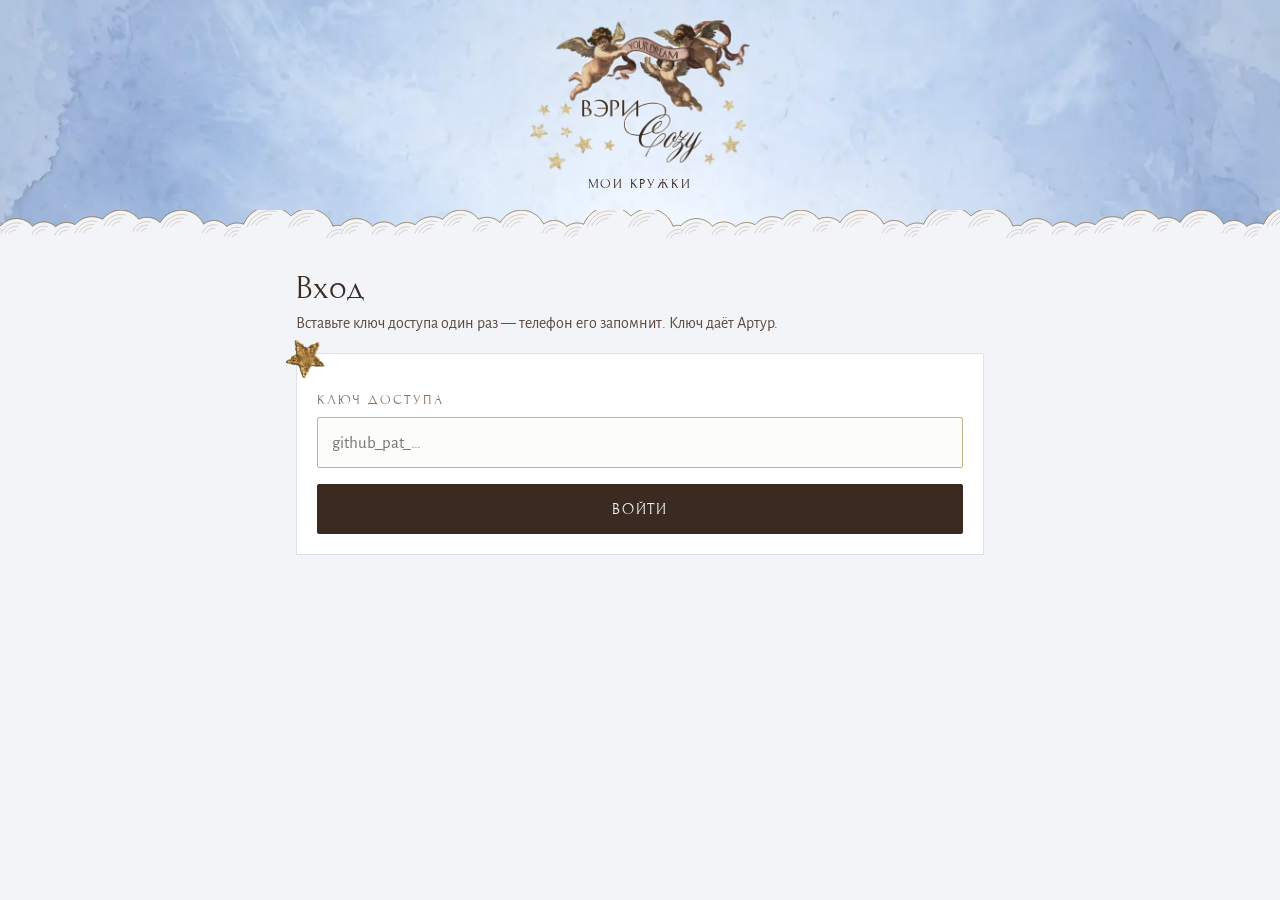
==== admin.html @ 67701cb4 "Админка admin.html: Леся добавляет и меняет кружки с телефона - список кружек: «продана», удалить (д" ====
<!doctype html>
<html lang="ru">
<head>
<meta charset="utf-8">
<meta name="viewport" content="width=device-width, initial-scale=1, viewport-fit=cover">
<meta name="robots" content="noindex, nofollow">
<title>Вэри Cozy — мои кружки</title>
<meta name="theme-color" content="#B9C9DF">
<link rel="icon" type="image/webp" href="assets/gold-star-1.webp">
<link rel="preconnect" href="https://fonts.googleapis.com">
<link rel="preconnect" href="https://fonts.gstatic.com" crossorigin>
<link href="https://fonts.googleapis.com/css2?family=Forum&family=Alegreya+Sans:wght@400;500;700&display=swap" rel="stylesheet">
<style>
:root{--ink:#3A2A22;--ink2:#5C4A40;--muted:#8A7263;--bg:#F2F4F8;--card:#FFFFFF;--line:#DCE2EC;--gold:#B8924F;--dash:#C5B286;--red:#9C3B2E}
*{box-sizing:border-box}
html{-webkit-text-size-adjust:100%}
body{margin:0;background:var(--bg);color:var(--ink);font:17px/1.5 'Alegreya Sans',system-ui,sans-serif;min-height:100vh}
button,input,textarea{font:inherit;color:inherit}
.f{font-family:'Forum',Georgia,serif;font-weight:400}
.hero{position:relative;overflow:hidden;background:#B9C9DF url(assets/sky.webp) center 30%/cover;padding:18px 16px 54px;text-align:center}
.hero img.logo{display:block;width:min(220px,58vw);height:auto;margin:0 auto}
.hero p{margin:4px 0 0;font-family:'Forum',Georgia,serif;letter-spacing:.14em;text-transform:uppercase;font-size:14px}
.hero::after{content:"";position:absolute;left:0;right:0;bottom:-1px;height:40px;background:url(assets/cloud-edge.svg) repeat-x 0 100%/340px 60px}
.wrap{max-width:720px;margin:0 auto;padding:8px 16px 120px}
h1{margin:12px 0 4px;font-family:'Forum',Georgia,serif;font-weight:400;font-size:34px;line-height:1.1}
.hint{margin:0 0 18px;color:var(--ink2);font-size:16px}
.btn{display:inline-flex;align-items:center;justify-content:center;gap:8px;min-height:50px;padding:0 22px;border:1px solid var(--ink);border-radius:2px;background:transparent;font-family:'Forum',Georgia,serif;font-size:16px;letter-spacing:.12em;text-transform:uppercase;cursor:pointer;text-decoration:none;color:var(--ink)}
.btn.dark{background:var(--ink);color:var(--bg)}
.btn.wide{width:100%}
.btn:disabled{opacity:.45;cursor:default}
.btn.small{min-height:44px;padding:0 14px;font-size:14px;letter-spacing:.08em}
.link{background:none;border:0;padding:10px 4px;color:var(--ink2);text-decoration:underline;text-underline-offset:3px;cursor:pointer;font-size:15px}
.panel{position:relative;background:var(--card);border:1px solid var(--line);padding:20px}
.star{position:absolute;width:38px;height:auto;left:-12px;top:-16px;transform:rotate(-12deg);pointer-events:none}
label{display:block;font-family:'Forum',Georgia,serif;font-size:14px;letter-spacing:.14em;text-transform:uppercase;color:var(--muted);margin:16px 0 6px}
input[type=text],input[type=number],input[type=password],textarea{width:100%;min-height:50px;padding:12px 14px;border:1px solid var(--dash);border-radius:2px;background:#FCFCFA;font-size:17px}
input:focus,textarea:focus{outline:2px solid var(--gold);outline-offset:1px}
.row{display:flex;gap:12px;align-items:center;flex-wrap:wrap}
.list{display:flex;flex-direction:column;gap:14px}
.item{display:grid;grid-template-columns:84px 1fr;gap:14px;background:var(--card);border:1px solid var(--line);padding:12px}
.item.sold{opacity:.72}
.thumb{width:84px;height:112px;object-fit:cover;border:3px double var(--gold);background:#E6EBF3}
.item h3{margin:0;font-family:'Forum',Georgia,serif;font-weight:400;font-size:22px;line-height:1.15}
.meta{margin:2px 0 0;color:var(--muted);font-size:14px;letter-spacing:.06em}
.price{margin:6px 0 0;font-family:'Forum',Georgia,serif;font-size:22px}
.tools{grid-column:1 / -1;display:flex;flex-wrap:wrap;gap:8px;align-items:center;border-top:1.5px dashed var(--dash);padding-top:10px}
.tools .sp{flex:1}
.icon{min-width:44px;min-height:44px;padding:0 10px;border:1px solid var(--line);background:var(--bg);border-radius:2px;cursor:pointer;font-size:18px;line-height:1}
.switch{display:inline-flex;align-items:center;gap:10px;min-height:44px;padding:0 12px;border:1px solid var(--line);border-radius:2px;background:var(--bg);cursor:pointer;font-size:15px}
.switch i{width:38px;height:22px;border-radius:11px;background:#CFC6BA;position:relative;transition:background .2s}
.switch i::after{content:"";position:absolute;top:3px;left:3px;width:16px;height:16px;border-radius:50%;background:#fff;transition:transform .2s}
.switch[aria-pressed=true] i{background:var(--gold)}
.switch[aria-pressed=true] i::after{transform:translateX(16px)}
.danger{border-color:#E3C7C0;color:var(--red)}
.danger.armed{background:var(--red);color:#fff;border-color:var(--red)}
.empty{text-align:center;color:var(--ink2);padding:30px 10px;border:1.5px dashed var(--dash);background:#FCFCFA}
.bar{position:fixed;left:0;right:0;bottom:0;z-index:20;background:rgba(242,244,248,.94);backdrop-filter:blur(6px);-webkit-backdrop-filter:blur(6px);border-top:1.5px solid var(--gold);padding:12px 16px calc(12px + env(safe-area-inset-bottom))}
.bar .in{max-width:720px;margin:0 auto;display:flex;gap:10px;align-items:center}
.bar .note{flex:1;font-size:15px;color:var(--ink2);line-height:1.3}
.sheet{position:fixed;inset:0;z-index:30;background:var(--bg);overflow:auto;-webkit-overflow-scrolling:touch;display:none}
.sheet.open{display:block}
.sheet .top{position:sticky;top:0;z-index:2;display:flex;align-items:center;justify-content:space-between;gap:10px;padding:10px 16px;background:var(--bg);border-bottom:1.5px solid var(--gold)}
.sheet .top b{font-family:'Forum',Georgia,serif;font-weight:400;font-size:22px}
.photos{display:grid;grid-template-columns:repeat(auto-fill,minmax(96px,1fr));gap:10px}
.ph{position:relative;aspect-ratio:3 / 4;border:3px double var(--gold);background:#E6EBF3}
.ph img{width:100%;height:100%;object-fit:cover;display:block}
.ph .x{position:absolute;top:4px;right:4px;width:34px;height:34px;border-radius:50%;border:0;background:rgba(58,42,34,.82);color:#fff;font-size:18px;cursor:pointer}
.ph .n{position:absolute;left:4px;bottom:4px;background:rgba(255,255,255,.9);padding:0 6px;font-size:13px;border-radius:2px}
.add{display:flex;flex-direction:column;align-items:center;justify-content:center;gap:4px;aspect-ratio:3 / 4;border:1.5px dashed var(--dash);background:#FCFCFA;cursor:pointer;color:var(--ink2);font-size:14px;text-align:center;padding:6px}
.add b{font-size:30px;font-weight:400;line-height:1}
.toast{position:fixed;left:50%;width:max-content;bottom:calc(92px + env(safe-area-inset-bottom));z-index:40;transform:translate(-50%,16px);opacity:0;transition:opacity .25s,transform .25s;max-width:calc(100vw - 32px);padding:12px 18px;background:var(--ink);color:var(--bg);border-radius:2px;box-shadow:0 10px 30px rgba(58,42,34,.25);text-align:center;pointer-events:none}
.toast.on{opacity:1;transform:translate(-50%,0)}
.err{color:var(--red);font-size:15px;margin:10px 0 0}
.hide{display:none!important}
@media (prefers-reduced-motion: reduce){*{transition:none!important}}
</style>
</head>
<body>
<header class="hero">
  <img class="logo" src="assets/logo.webp" alt="Вэри Cozy">
  <p>мои кружки</p>
</header>

<main class="wrap">
  <!-- Вход -->
  <section id="login" class="hide">
    <h1>Вход</h1>
    <p class="hint">Вставьте ключ доступа один раз — телефон его запомнит. Ключ даёт Артур.</p>
    <div class="panel">
      <img class="star" src="assets/gold-star-1.webp" alt="" aria-hidden="true">
      <label for="key">Ключ доступа</label>
      <input id="key" type="password" autocomplete="off" autocapitalize="off" spellcheck="false" placeholder="github_pat_…">
      <p id="loginErr" class="err hide"></p>
      <div style="margin-top:16px"><button id="loginBtn" class="btn dark wide" type="button">Войти</button></div>
    </div>
  </section>

  <!-- Список -->
  <section id="main" class="hide">
    <h1>Мои кружки</h1>
    <p class="hint">Меняйте что угодно, а потом нажмите «Опубликовать» внизу — через 1–2 минуты всё будет на сайте.</p>
    <button id="newBtn" class="btn dark wide" type="button" style="margin-bottom:18px">＋ Новая кружка</button>
    <div id="list" class="list"></div>
    <p style="text-align:center;margin-top:28px">
      <a class="link" href="./" target="_blank" rel="noopener">Открыть сайт</a>
      <button id="logoutBtn" class="link" type="button">Выйти</button>
    </p>
  </section>

  <p id="loading" class="hint" style="text-align:center;padding:40px 0">Загружаю…</p>
</main>

<div id="bar" class="bar hide">
  <div class="in">
    <span id="barNote" class="note">Есть изменения</span>
    <button id="discardBtn" class="btn small" type="button">Отменить</button>
    <button id="publishBtn" class="btn dark small" type="button">Опубликовать</button>
  </div>
</div>

<!-- Карточка кружки: новая или правка -->
<div id="sheet" class="sheet" role="dialog" aria-modal="true" aria-labelledby="sheetTitle">
  <div class="top">
    <button id="sheetClose" class="icon" type="button" aria-label="Закрыть">✕</button>
    <b id="sheetTitle">Новая кружка</b>
    <span style="width:44px"></span>
  </div>
  <div class="wrap" style="padding-bottom:40px">
    <label>Фото</label>
    <div id="photos" class="photos"></div>
    <input id="file" type="file" accept="image/*" multiple class="hide">
    <p class="hint" style="margin:8px 0 0;font-size:14px">Лучше вертикальные. Первое фото — главное.</p>

    <label for="fName">Название</label>
    <input id="fName" type="text" placeholder="Кружка с ангелом" autocomplete="off">

    <label for="fPrice">Цена, ₽</label>
    <input id="fPrice" type="number" inputmode="numeric" placeholder="3000">

    <label for="fDesc">Описание через запятую</label>
    <input id="fDesc" type="text" placeholder="керамика, 300 мл, ручная работа" autocomplete="off">

    <p id="sheetErr" class="err hide"></p>
    <div style="margin-top:22px"><button id="sheetSave" class="btn dark wide" type="button">Готово</button></div>
  </div>
</div>

<div id="toast" class="toast" role="status"></div>

<script>
(function () {
  'use strict';
  var OWNER = 'UbicaSmerti228', REPO = 'Testleska', BRANCH = 'main', FILE = 'products.json';
  var API = 'https://api.github.com/repos/' + OWNER + '/' + REPO;
  var RAW = 'https://raw.githubusercontent.com/' + OWNER + '/' + REPO + '/' + BRANCH + '/';
  var KEY_STORE = 'verycozy-admin-key';
  var $ = function (id) { return document.getElementById(id); };

  var key = null;
  var saved = [];        // как сейчас на сайте
  var items = [];        // с изменениями
  var newPhotos = {};    // путь -> {b64, url}
  var removed = [];      // пути фото, которые больше не нужны
  var editing = -1, draft = null;

  function store(k, v) { try { if (v == null) localStorage.removeItem(k); else localStorage.setItem(k, v); } catch (e) {} }
  function read(k) { try { return localStorage.getItem(k); } catch (e) { return null; } }
  function show(id, on) { $(id).classList.toggle('hide', !on); }
  var toastT = 0;
  function toast(t) { var el = $('toast'); el.textContent = t; el.classList.add('on'); clearTimeout(toastT); toastT = setTimeout(function () { el.classList.remove('on'); }, 3500); }
  function rub(n) { var v = Number(String(n).replace(/[^\d]/g, '')); return v ? v.toLocaleString('ru-RU') : ''; }
  function clone(x) { return JSON.parse(JSON.stringify(x)); }
  function g(o, a, b) { return o[a] != null ? o[a] : o[b]; }
  function norm(p) {
    var ph = (g(p, 'фото', 'photos') || []).map(function (f) { return typeof f === 'string' ? { 'файл': f, 'подпись': '' } : { 'файл': g(f, 'файл', 'src'), 'подпись': g(f, 'подпись', 'alt') || '' }; });
    var d = g(p, 'описание', 'details') || [];
    if (typeof d === 'string') d = d.split(/\s*,\s*/);
    return { 'название': g(p, 'название', 'name') || '', 'цена': Number(String(g(p, 'цена', 'price') || '').replace(/[^\d]/g, '')) || 0, 'описание': d.filter(Boolean), 'фото': ph, 'продана': !!g(p, 'продана', 'sold') };
  }
  function src(path) { return newPhotos[path] ? newPhotos[path].url : (/^assets\//.test(path) ? path : RAW + path); }

  // ---------- GitHub ----------
  function gh(path, opt) {
    opt = opt || {};
    return fetch(API + path, {
      method: opt.method || 'GET',
      headers: { 'Authorization': 'Bearer ' + key, 'Accept': 'application/vnd.github+json', 'X-GitHub-Api-Version': '2022-11-28' },
      body: opt.body ? JSON.stringify(opt.body) : undefined,
      cache: 'no-store'
    }).then(function (r) {
      if (r.status === 401) throw new Error('key');
      if (r.status === 403 || r.status === 404) throw new Error('access');
      if (!r.ok) return r.text().then(function (t) { var e = new Error('http'); e.status = r.status; e.body = t; throw e; });
      return r.status === 204 ? null : r.json();
    });
  }
  function b64ToText(b64) {
    var bin = atob(b64.replace(/\s/g, '')); var u = new Uint8Array(bin.length);
    for (var i = 0; i < bin.length; i++) u[i] = bin.charCodeAt(i);
    return new TextDecoder('utf-8').decode(u);
  }
  function load() {
    return gh('/contents/' + FILE + '?ref=' + BRANCH).then(function (f) {
      var list = JSON.parse(b64ToText(f.content));
      saved = (Array.isArray(list) ? list : []).map(norm);
      items = clone(saved); newPhotos = {}; removed = [];
    });
  }
  function publish() {
    var json = JSON.stringify(items, null, 2) + '\n';
    var used = {}; items.forEach(function (it) { it['фото'].forEach(function (f) { used[f['файл']] = 1; }); });
    var paths = Object.keys(newPhotos).filter(function (p) { return used[p]; });
    var dels = removed.filter(function (p) { return !used[p] && /^photos\//.test(p) && !newPhotos[p]; });
    var base, blobs = {};
    function attempt(retry) {
      return gh('/git/ref/heads/' + BRANCH).then(function (ref) {
        base = ref.object.sha;
        return gh('/git/commits/' + base);
      }).then(function (c) {
        var tree = [{ path: FILE, mode: '100644', type: 'blob', content: json }];
        paths.forEach(function (p) { tree.push({ path: p, mode: '100644', type: 'blob', sha: blobs[p] }); });
        dels.forEach(function (p) { tree.push({ path: p, mode: '100644', type: 'blob', sha: null }); });
        return gh('/git/trees', { method: 'POST', body: { base_tree: c.tree.sha, tree: tree } });
      }).then(function (t) {
        return gh('/git/commits', { method: 'POST', body: { message: 'Кружки: изменения из админки', tree: t.sha, parents: [base] } });
      }).then(function (c) {
        return gh('/git/refs/heads/' + BRANCH, { method: 'PATCH', body: { sha: c.sha } });
      }).catch(function (e) {
        if (!retry && e.status === 422) return attempt(true);
        throw e;
      });
    }
    // сначала загрузить фото
    return paths.reduce(function (pr, p) {
      return pr.then(function () {
        return gh('/git/blobs', { method: 'POST', body: { content: newPhotos[p].b64, encoding: 'base64' } }).then(function (b) { blobs[p] = b.sha; });
      });
    }, Promise.resolve()).then(function () { return attempt(false); });
  }

  // ---------- Фото: уменьшаем на телефоне ----------
  function prepare(file) {
    return new Promise(function (res, rej) {
      var url = URL.createObjectURL(file); var img = new Image();
      img.onload = function () {
        var max = 1400, w = img.naturalWidth, h = img.naturalHeight, k = Math.min(1, max / Math.max(w, h));
        var c = document.createElement('canvas'); c.width = Math.round(w * k); c.height = Math.round(h * k);
        c.getContext('2d').drawImage(img, 0, 0, c.width, c.height);
        URL.revokeObjectURL(url);
        var data = c.toDataURL('image/jpeg', 0.85);
        res({ b64: data.split(',')[1], url: data });
      };
      img.onerror = function () { URL.revokeObjectURL(url); rej(new Error('img')); };
      img.src = url;
    });
  }

  // ---------- Отрисовка ----------
  function dirty() { return JSON.stringify(items) !== JSON.stringify(saved); }
  function updateBar() {
    var d = dirty(); show('bar', d);
    document.body.style.paddingBottom = d ? '90px' : '';
  }
  function el(tag, attrs, kids) {
    var e = document.createElement(tag);
    if (attrs) Object.keys(attrs).forEach(function (k) { if (k === 'text') e.textContent = attrs[k]; else if (k === 'on') Object.keys(attrs.on).forEach(function (ev) { e.addEventListener(ev, attrs.on[ev]); }); else e.setAttribute(k, attrs[k]); });
    (kids || []).forEach(function (k) { if (k) e.appendChild(k); });
    return e;
  }
  function render() {
    var list = $('list'); list.textContent = '';
    if (!items.length) { list.appendChild(el('div', { class: 'empty', text: 'Пока ни одной кружки. Нажмите «Новая кружка».' })); }
    items.forEach(function (it, i) {
      var first = it['фото'][0];
      var del = el('button', { class: 'icon danger', type: 'button', text: 'Удалить' });
      del.addEventListener('click', function () {
        if (!del.classList.contains('armed')) { del.classList.add('armed'); del.textContent = 'Точно удалить?'; setTimeout(function () { del.classList.remove('armed'); del.textContent = 'Удалить'; }, 3000); return; }
        it['фото'].forEach(function (f) { removed.push(f['файл']); });
        items.splice(i, 1); render(); toast('Удалено. Не забудьте опубликовать');
      });
      var sw = el('button', { class: 'switch', type: 'button', 'aria-pressed': it['продана'] ? 'true' : 'false' }, [el('i'), el('span', { text: 'продана' })]);
      sw.addEventListener('click', function () { it['продана'] = !it['продана']; render(); });
      var up = el('button', { class: 'icon', type: 'button', 'aria-label': 'Выше', text: '↑' });
      up.disabled = i === 0;
      up.addEventListener('click', function () { var t = items[i - 1]; items[i - 1] = it; items[i] = t; render(); });
      var down = el('button', { class: 'icon', type: 'button', 'aria-label': 'Ниже', text: '↓' });
      down.disabled = i === items.length - 1;
      down.addEventListener('click', function () { var t = items[i + 1]; items[i + 1] = it; items[i] = t; render(); });
      var edit = el('button', { class: 'icon', type: 'button', text: 'Изменить' });
      edit.addEventListener('click', function () { openSheet(i); });
      list.appendChild(el('article', { class: 'item' + (it['продана'] ? ' sold' : '') }, [
        first ? el('img', { class: 'thumb', src: src(first['файл']), alt: '' }) : el('div', { class: 'thumb' }),
        el('div', null, [
          el('h3', { text: it['название'] || 'Без названия' }),
          el('p', { class: 'meta', text: it['описание'].join(' · ') }),
          el('p', { class: 'price', text: it['продана'] ? 'продана' : (rub(it['цена']) ? rub(it['цена']) + ' ₽' : 'цена не указана') })
        ]),
        el('div', { class: 'tools' }, [sw, el('span', { class: 'sp' }), up, down, edit, del])
      ]));
    });
    updateBar();
  }

  // ---------- Карточка кружки ----------
  function openSheet(i) {
    editing = i;
    draft = i < 0 ? { 'название': '', 'цена': 0, 'описание': ['керамика', 'ручная работа'], 'фото': [], 'продана': false } : clone(items[i]);
    $('sheetTitle').textContent = i < 0 ? 'Новая кружка' : 'Изменить';
    $('fName').value = draft['название'];
    $('fPrice').value = draft['цена'] || '';
    $('fDesc').value = draft['описание'].join(', ');
    show('sheetErr', false);
    renderPhotos();
    $('sheet').classList.add('open'); $('sheet').scrollTop = 0;
    document.body.style.overflow = 'hidden';
  }
  function closeSheet() { $('sheet').classList.remove('open'); document.body.style.overflow = ''; }
  function renderPhotos() {
    var box = $('photos'); box.textContent = '';
    draft['фото'].forEach(function (f, j) {
      var x = el('button', { class: 'x', type: 'button', 'aria-label': 'Убрать фото', text: '✕' });
      x.addEventListener('click', function () { removed.push(f['файл']); draft['фото'].splice(j, 1); renderPhotos(); });
      var ph = el('div', { class: 'ph' }, [el('img', { src: src(f['файл']), alt: '' }), x, j === 0 ? el('span', { class: 'n', text: 'главное' }) : null]);
      if (j > 0) {
        ph.style.cursor = 'pointer'; ph.title = 'Сделать главным';
        ph.addEventListener('click', function (e) { if (e.target === x) return; draft['фото'].splice(j, 1); draft['фото'].unshift(f); renderPhotos(); });
      }
      box.appendChild(ph);
    });
    var add = el('button', { class: 'add', type: 'button' }, [el('b', { text: '＋' }), el('span', { text: 'добавить фото' })]);
    add.addEventListener('click', function () { $('file').click(); });
    box.appendChild(add);
  }
  $('file').addEventListener('change', function () {
    var files = Array.prototype.slice.call(this.files || []); this.value = '';
    if (!files.length) return;
    toast('Готовлю фото…');
    files.reduce(function (pr, file, n) {
      return pr.then(function () {
        return prepare(file).then(function (r) {
          var path = 'photos/mug-' + Date.now().toString(36) + '-' + n + '.jpg';
          newPhotos[path] = r;
          draft['фото'].push({ 'файл': path, 'подпись': '' });
          renderPhotos(); show('sheetErr', false);
        });
      });
    }, Promise.resolve()).catch(function () { toast('Не получилось открыть фото, попробуйте другое'); });
  });
  $('sheetSave').addEventListener('click', function () {
    var name = $('fName').value.trim();
    var price = Number(String($('fPrice').value).replace(/[^\d]/g, '')) || 0;
    var err = !name ? 'Впишите название' : !draft['фото'].length ? 'Добавьте хотя бы одно фото' : !price && !draft['продана'] ? 'Впишите цену' : '';
    if (err) { $('sheetErr').textContent = err; show('sheetErr', true); return; }
    draft['название'] = name; draft['цена'] = price;
    draft['описание'] = $('fDesc').value.split(',').map(function (s) { return s.trim(); }).filter(Boolean);
    draft['фото'].forEach(function (f, j) { f['подпись'] = name + (j ? ', фото ' + (j + 1) : ''); });
    if (editing < 0) items.unshift(draft); else items[editing] = draft;
    closeSheet(); render(); toast(editing < 0 ? 'Кружка добавлена. Осталось опубликовать' : 'Изменено. Осталось опубликовать');
  });
  ['fName', 'fPrice', 'fDesc'].forEach(function (id) { $(id).addEventListener('input', function () { show('sheetErr', false); }); });
  $('sheetClose').addEventListener('click', closeSheet);
  document.addEventListener('keydown', function (e) { if (e.key === 'Escape' && $('sheet').classList.contains('open')) closeSheet(); });

  // ---------- Кнопки ----------
  $('newBtn').addEventListener('click', function () { openSheet(-1); });
  $('discardBtn').addEventListener('click', function () { items = clone(saved); newPhotos = {}; removed = []; render(); toast('Изменения отменены'); });
  $('publishBtn').addEventListener('click', function () {
    var b = this; b.disabled = true; $('barNote').textContent = 'Публикую…';
    publish().then(function () {
      saved = clone(items); newPhotos = {}; removed = [];
      render(); toast('Готово! На сайте через 1–2 минуты');
    }).catch(function (e) {
      $('barNote').textContent = e.message === 'key' || e.message === 'access' ? 'Ключ не подходит — напишите Артуру' : 'Не получилось — проверьте интернет и нажмите ещё раз';
    }).then(function () { b.disabled = false; });
  });
  $('logoutBtn').addEventListener('click', function () { store(KEY_STORE, null); key = null; show('main', false); show('bar', false); show('login', true); });
  window.addEventListener('beforeunload', function (e) { if (dirty()) { e.preventDefault(); e.returnValue = ''; } });

  function start() {
    show('login', false); show('main', false); show('loading', true);
    load().then(function () { show('loading', false); show('main', true); render(); })
      .catch(function (e) {
        show('loading', false); show('login', true);
        $('loginErr').textContent = e.message === 'key' || e.message === 'access' ? 'Ключ не подходит. Проверьте, что он скопирован целиком.' : 'Нет связи с GitHub. Проверьте интернет.';
        show('loginErr', true);
        if (e.message === 'key' || e.message === 'access') store(KEY_STORE, null);
      });
  }
  $('loginBtn').addEventListener('click', function () {
    var v = $('key').value.trim(); if (!v) return;
    key = v; store(KEY_STORE, v); start();
  });

  // ключ из ссылки …/admin.html#key=… — запоминаем и убираем из адреса
  var m = location.hash.match(/key=([^&]+)/);
  if (m) { store(KEY_STORE, decodeURIComponent(m[1])); history.replaceState(null, '', location.pathname); }
  key = read(KEY_STORE);
  if (key) start(); else { show('loading', false); show('login', true); }
})();
</script>
</body>
</html>
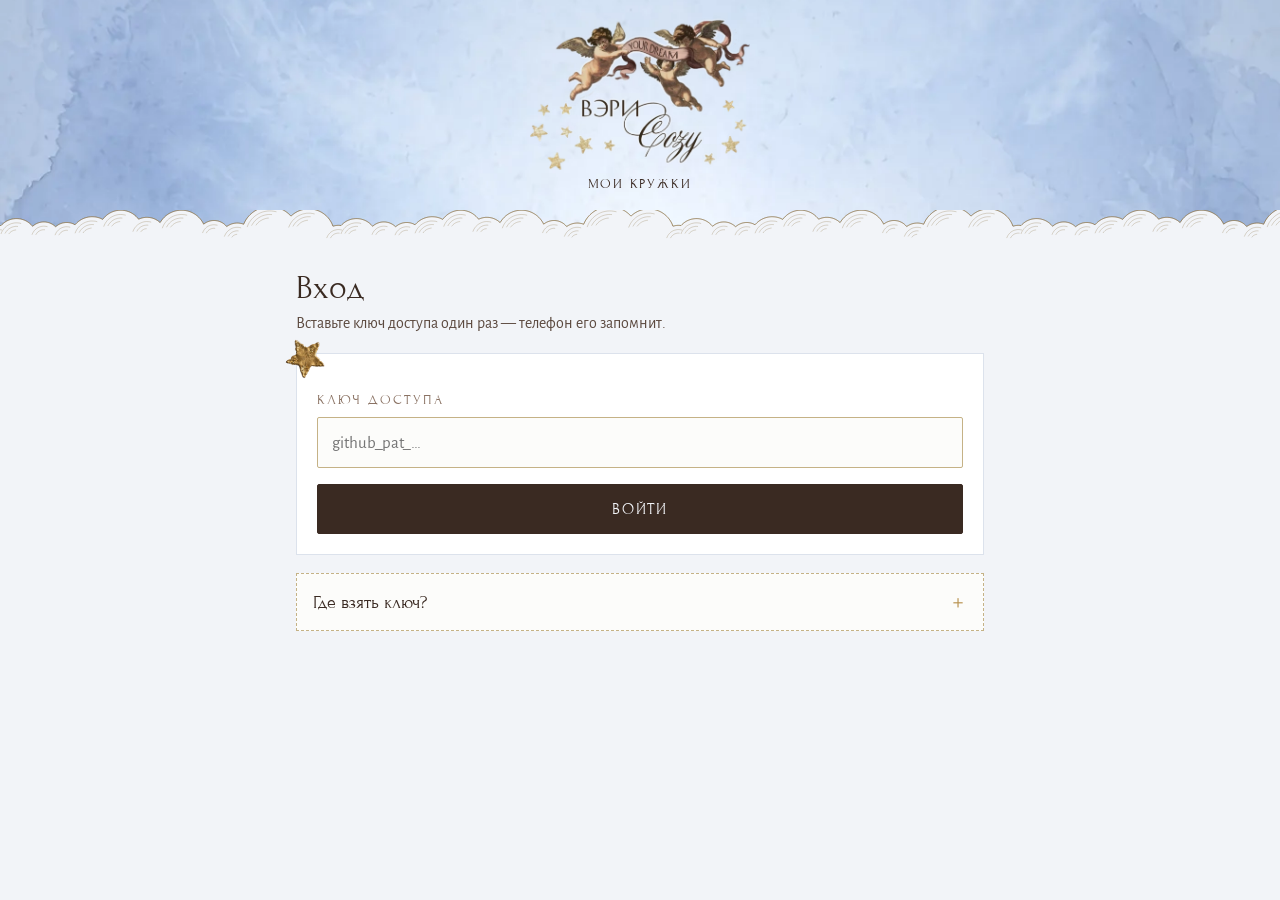
==== commit 7f66011d: "Админка: инструкция «Где взять ключ?» вместо «Ключ даёт Артур» Co-Authored-By: Claude Opus 5.5 <nore" ====
--- a/admin.html
+++ b/admin.html
@@ -71,6 +71,16 @@
 .toast{position:fixed;left:50%;width:max-content;bottom:calc(92px + env(safe-area-inset-bottom));z-index:40;transform:translate(-50%,16px);opacity:0;transition:opacity .25s,transform .25s;max-width:calc(100vw - 32px);padding:12px 18px;background:var(--ink);color:var(--bg);border-radius:2px;box-shadow:0 10px 30px rgba(58,42,34,.25);text-align:center;pointer-events:none}
 .toast.on{opacity:1;transform:translate(-50%,0)}
 .err{color:var(--red);font-size:15px;margin:10px 0 0}
+.howto{margin-top:18px;background:#FCFCFA;border:1.5px dashed var(--dash);padding:4px 16px}
+.howto summary{min-height:48px;display:flex;align-items:center;cursor:pointer;font-family:'Forum',Georgia,serif;font-size:18px;list-style:none}
+.howto summary::-webkit-details-marker{display:none}
+.howto summary::after{content:"＋";margin-left:auto;color:var(--gold)}
+.howto[open] summary::after{content:"−"}
+.howto ol{margin:0 0 8px;padding-left:22px}
+.howto li{margin:6px 0;font-size:16px}
+.howto p{margin:0 0 12px;font-size:15px;color:var(--ink2)}
+.howto a{color:#9C5B4B;text-underline-offset:3px}
+.howto code{font-size:14px;background:var(--bg);padding:1px 4px}
 .hide{display:none!important}
 @media (prefers-reduced-motion: reduce){*{transition:none!important}}
 </style>
@@ -85,7 +95,7 @@
   <!-- Вход -->
   <section id="login" class="hide">
     <h1>Вход</h1>
-    <p class="hint">Вставьте ключ доступа один раз — телефон его запомнит. Ключ даёт Артур.</p>
+    <p class="hint">Вставьте ключ доступа один раз — телефон его запомнит.</p>
     <div class="panel">
       <img class="star" src="assets/gold-star-1.webp" alt="" aria-hidden="true">
       <label for="key">Ключ доступа</label>
@@ -93,6 +103,17 @@
       <p id="loginErr" class="err hide"></p>
       <div style="margin-top:16px"><button id="loginBtn" class="btn dark wide" type="button">Войти</button></div>
     </div>
+    <details class="howto">
+      <summary>Где взять ключ?</summary>
+      <ol>
+        <li>Зайдите на <a href="https://github.com/settings/personal-access-tokens/new" target="_blank" rel="noopener">github.com → новый ключ</a> под аккаунтом, где лежит сайт.</li>
+        <li><b>Token name</b> — например «Вэри Cozy». <b>Expiration</b> — 1 год.</li>
+        <li><b>Repository access</b> → <b>Only select repositories</b> → выберите <b>Testleska</b>.</li>
+        <li><b>Permissions</b> → <b>Repository permissions</b> → <b>Contents</b> → <b>Read and write</b>. Больше ничего не включайте.</li>
+        <li>Нажмите <b>Generate token</b>, скопируйте ключ (начинается с <code>github_pat_</code>) и вставьте его сюда.</li>
+      </ol>
+      <p>Такой ключ может менять только этот сайт. Если он потерялся или устарел — удалите его там же и сделайте новый.</p>
+    </details>
   </section>
 
   <!-- Список -->
@@ -370,7 +391,7 @@
       saved = clone(items); newPhotos = {}; removed = [];
       render(); toast('Готово! На сайте через 1–2 минуты');
     }).catch(function (e) {
-      $('barNote').textContent = e.message === 'key' || e.message === 'access' ? 'Ключ не подходит — напишите Артуру' : 'Не получилось — проверьте интернет и нажмите ещё раз';
+      $('barNote').textContent = e.message === 'key' || e.message === 'access' ? 'Ключ не подходит или устарел — сделайте новый (Выйти → «Где взять ключ?»)' : 'Не получилось — проверьте интернет и нажмите ещё раз';
     }).then(function () { b.disabled = false; });
   });
   $('logoutBtn').addEventListener('click', function () { store(KEY_STORE, null); key = null; show('main', false); show('bar', false); show('login', true); });
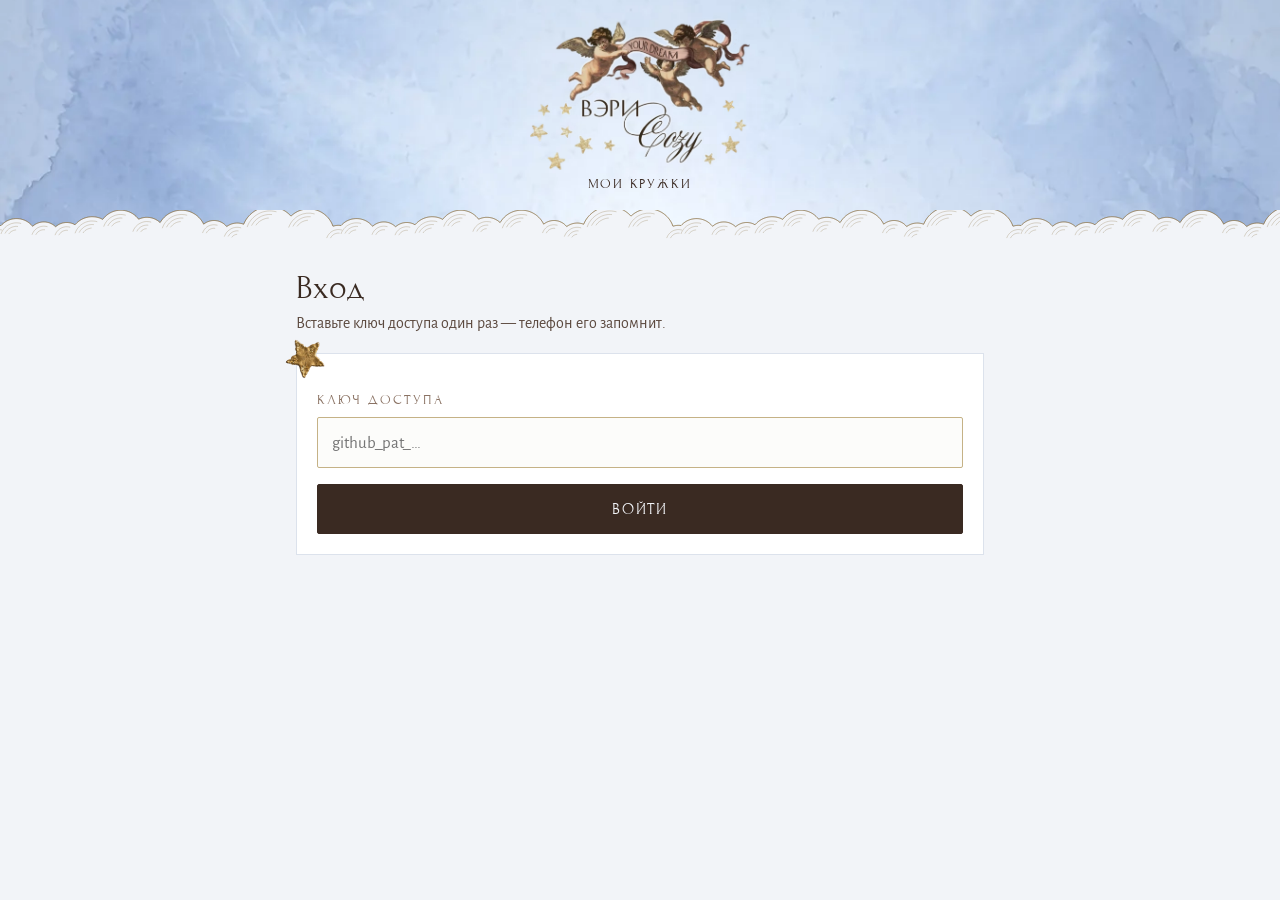
==== commit c8c4def9: "Админка: убрать инструкцию «Где взять ключ?» Co-Authored-By: Claude Opus 5.5 <noreply@anthropic.com>" ====
--- a/admin.html
+++ b/admin.html
@@ -71,16 +71,6 @@
 .toast{position:fixed;left:50%;width:max-content;bottom:calc(92px + env(safe-area-inset-bottom));z-index:40;transform:translate(-50%,16px);opacity:0;transition:opacity .25s,transform .25s;max-width:calc(100vw - 32px);padding:12px 18px;background:var(--ink);color:var(--bg);border-radius:2px;box-shadow:0 10px 30px rgba(58,42,34,.25);text-align:center;pointer-events:none}
 .toast.on{opacity:1;transform:translate(-50%,0)}
 .err{color:var(--red);font-size:15px;margin:10px 0 0}
-.howto{margin-top:18px;background:#FCFCFA;border:1.5px dashed var(--dash);padding:4px 16px}
-.howto summary{min-height:48px;display:flex;align-items:center;cursor:pointer;font-family:'Forum',Georgia,serif;font-size:18px;list-style:none}
-.howto summary::-webkit-details-marker{display:none}
-.howto summary::after{content:"＋";margin-left:auto;color:var(--gold)}
-.howto[open] summary::after{content:"−"}
-.howto ol{margin:0 0 8px;padding-left:22px}
-.howto li{margin:6px 0;font-size:16px}
-.howto p{margin:0 0 12px;font-size:15px;color:var(--ink2)}
-.howto a{color:#9C5B4B;text-underline-offset:3px}
-.howto code{font-size:14px;background:var(--bg);padding:1px 4px}
 .hide{display:none!important}
 @media (prefers-reduced-motion: reduce){*{transition:none!important}}
 </style>
@@ -103,17 +93,6 @@
       <p id="loginErr" class="err hide"></p>
       <div style="margin-top:16px"><button id="loginBtn" class="btn dark wide" type="button">Войти</button></div>
     </div>
-    <details class="howto">
-      <summary>Где взять ключ?</summary>
-      <ol>
-        <li>Зайдите на <a href="https://github.com/settings/personal-access-tokens/new" target="_blank" rel="noopener">github.com → новый ключ</a> под аккаунтом, где лежит сайт.</li>
-        <li><b>Token name</b> — например «Вэри Cozy». <b>Expiration</b> — 1 год.</li>
-        <li><b>Repository access</b> → <b>Only select repositories</b> → выберите <b>Testleska</b>.</li>
-        <li><b>Permissions</b> → <b>Repository permissions</b> → <b>Contents</b> → <b>Read and write</b>. Больше ничего не включайте.</li>
-        <li>Нажмите <b>Generate token</b>, скопируйте ключ (начинается с <code>github_pat_</code>) и вставьте его сюда.</li>
-      </ol>
-      <p>Такой ключ может менять только этот сайт. Если он потерялся или устарел — удалите его там же и сделайте новый.</p>
-    </details>
   </section>
 
   <!-- Список -->
@@ -391,7 +370,7 @@
       saved = clone(items); newPhotos = {}; removed = [];
       render(); toast('Готово! На сайте через 1–2 минуты');
     }).catch(function (e) {
-      $('barNote').textContent = e.message === 'key' || e.message === 'access' ? 'Ключ не подходит или устарел — сделайте новый (Выйти → «Где взять ключ?»)' : 'Не получилось — проверьте интернет и нажмите ещё раз';
+      $('barNote').textContent = e.message === 'key' || e.message === 'access' ? 'Ключ не подходит или устарел — попросите новый' : 'Не получилось — проверьте интернет и нажмите ещё раз';
     }).then(function () { b.disabled = false; });
   });
   $('logoutBtn').addEventListener('click', function () { store(KEY_STORE, null); key = null; show('main', false); show('bar', false); show('login', true); });
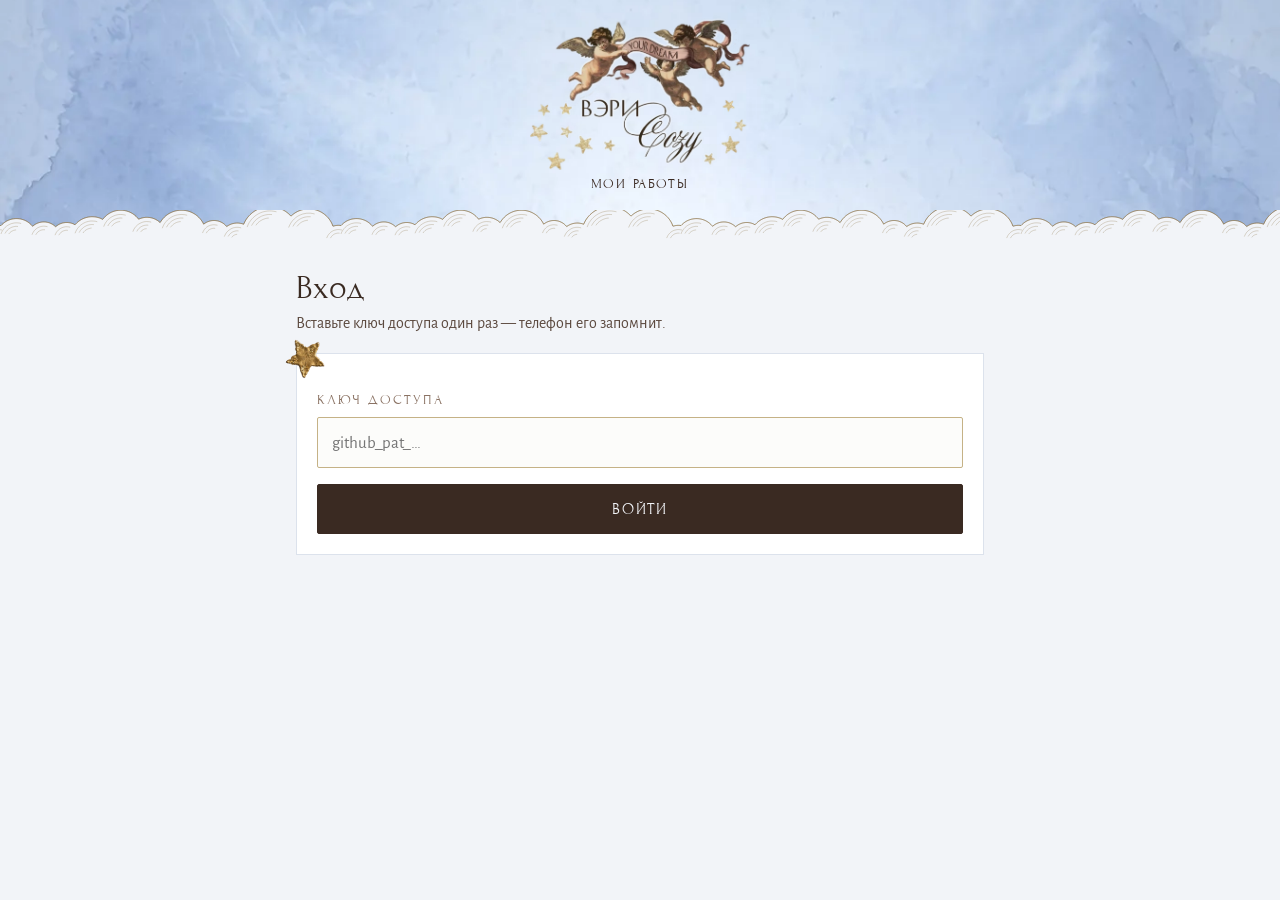
==== commit bf8cde3d: "Разделы «Новогодние игрушки» и «Обвесы», вкладки в админке, «Принцесска Леска» На сайте под кружками" ====
--- a/admin.html
+++ b/admin.html
@@ -4,7 +4,7 @@
 <meta charset="utf-8">
 <meta name="viewport" content="width=device-width, initial-scale=1, viewport-fit=cover">
 <meta name="robots" content="noindex, nofollow">
-<title>Вэри Cozy — мои кружки</title>
+<title>Вэри Cozy — мои работы</title>
 <meta name="theme-color" content="#B9C9DF">
 <link rel="icon" type="image/webp" href="assets/gold-star-1.webp">
 <link rel="preconnect" href="https://fonts.googleapis.com">
@@ -56,7 +56,7 @@
 .empty{text-align:center;color:var(--ink2);padding:30px 10px;border:1.5px dashed var(--dash);background:#FCFCFA}
 .bar{position:fixed;left:0;right:0;bottom:0;z-index:20;background:rgba(242,244,248,.94);backdrop-filter:blur(6px);-webkit-backdrop-filter:blur(6px);border-top:1.5px solid var(--gold);padding:12px 16px calc(12px + env(safe-area-inset-bottom))}
 .bar .in{max-width:720px;margin:0 auto;display:flex;gap:10px;align-items:center}
-.bar .note{flex:1;font-size:15px;color:var(--ink2);line-height:1.3}
+.bar .note{flex:1;min-width:0;font-size:14px;color:var(--ink2);line-height:1.3}
 .sheet{position:fixed;inset:0;z-index:30;background:var(--bg);overflow:auto;-webkit-overflow-scrolling:touch;display:none}
 .sheet.open{display:block}
 .sheet .top{position:sticky;top:0;z-index:2;display:flex;align-items:center;justify-content:space-between;gap:10px;padding:10px 16px;background:var(--bg);border-bottom:1.5px solid var(--gold)}
@@ -71,6 +71,14 @@
 .toast{position:fixed;left:50%;width:max-content;bottom:calc(92px + env(safe-area-inset-bottom));z-index:40;transform:translate(-50%,16px);opacity:0;transition:opacity .25s,transform .25s;max-width:calc(100vw - 32px);padding:12px 18px;background:var(--ink);color:var(--bg);border-radius:2px;box-shadow:0 10px 30px rgba(58,42,34,.25);text-align:center;pointer-events:none}
 .toast.on{opacity:1;transform:translate(-50%,0)}
 .err{color:var(--red);font-size:15px;margin:10px 0 0}
+.tabs{display:grid;grid-template-columns:repeat(3,1fr);gap:0;margin:0 0 16px;border:1px solid var(--ink);border-radius:2px;overflow:hidden}
+.tabs button{min-height:48px;padding:6px 4px;border:0;border-left:1px solid var(--ink);background:transparent;cursor:pointer;font-family:'Forum',Georgia,serif;font-size:15px;letter-spacing:.06em;line-height:1.15}
+.tabs button:first-child{border-left:0}
+.tabs button[aria-pressed=true]{background:var(--ink);color:var(--bg)}
+.tabs small{display:block;font-family:'Alegreya Sans',system-ui,sans-serif;font-size:12px;letter-spacing:0;opacity:.7}
+.chips{display:flex;flex-wrap:wrap;gap:8px}
+.chips button{min-height:44px;padding:0 14px;border:1px solid var(--dash);border-radius:22px;background:#FCFCFA;cursor:pointer;font-size:16px}
+.chips button[aria-pressed=true]{background:var(--ink);border-color:var(--ink);color:var(--bg)}
 .hide{display:none!important}
 @media (prefers-reduced-motion: reduce){*{transition:none!important}}
 </style>
@@ -78,7 +86,7 @@
 <body>
 <header class="hero">
   <img class="logo" src="assets/logo.webp" alt="Вэри Cozy">
-  <p>мои кружки</p>
+  <p>мои работы</p>
 </header>
 
 <main class="wrap">
@@ -97,8 +105,9 @@
 
   <!-- Список -->
   <section id="main" class="hide">
-    <h1>Мои кружки</h1>
+    <h1>Мои работы</h1>
     <p class="hint">Меняйте что угодно, а потом нажмите «Опубликовать» внизу — через 1–2 минуты всё будет на сайте.</p>
+    <div id="tabs" class="tabs" role="group" aria-label="Раздел"></div>
     <button id="newBtn" class="btn dark wide" type="button" style="margin-bottom:18px">＋ Новая кружка</button>
     <div id="list" class="list"></div>
     <p style="text-align:center;margin-top:28px">
@@ -126,6 +135,9 @@
     <span style="width:44px"></span>
   </div>
   <div class="wrap" style="padding-bottom:40px">
+    <label>Раздел</label>
+    <div id="fShelf" class="chips" role="group" aria-label="Раздел"></div>
+
     <label>Фото</label>
     <div id="photos" class="photos"></div>
     <input id="file" type="file" accept="image/*" multiple class="hide">
@@ -150,7 +162,12 @@
 <script>
 (function () {
   'use strict';
-  var OWNER = 'UbicaSmerti228', REPO = 'Testleska', BRANCH = 'main', FILE = 'products.json';
+  // аккаунт и репозиторий берём из адреса (…github.io/<репозиторий>/admin.html),
+  // так админка не сломается, если репозиторий переименовать
+  var onPages = /\.github\.io$/.test(location.hostname);
+  var OWNER = onPages ? location.hostname.split('.')[0] : 'UbicaSmerti228';
+  var REPO = onPages && location.pathname.split('/')[1] && !/\.html$/.test(location.pathname.split('/')[1]) ? location.pathname.split('/')[1] : 'VeryCozy';
+  var BRANCH = 'main', FILE = 'products.json';
   var API = 'https://api.github.com/repos/' + OWNER + '/' + REPO;
   var RAW = 'https://raw.githubusercontent.com/' + OWNER + '/' + REPO + '/' + BRANCH + '/';
   var KEY_STORE = 'verycozy-admin-key';
@@ -162,6 +179,14 @@
   var newPhotos = {};    // путь -> {b64, url}
   var removed = [];      // пути фото, которые больше не нужны
   var editing = -1, draft = null;
+  // разделы сайта
+  var SHELVES = [
+    { id: 'кружки',  tab: 'Кружки',  one: 'кружка',  add: 'Новая кружка',  name: 'Кружка с ангелом', desc: 'керамика, 300 мл, ручная работа', file: 'mug',   def: ['керамика', 'ручная работа'] },
+    { id: 'игрушки', tab: 'Игрушки', one: 'игрушка', add: 'Новая игрушка', name: 'Ёлочный ангел',    desc: 'керамика, ручная работа',          file: 'toy',   def: ['ручная работа'] },
+    { id: 'обвесы',  tab: 'Обвесы',  one: 'обвес',   add: 'Новый обвес',   name: 'Обвес со звёздами', desc: 'бусины, ручная работа',          file: 'charm', def: ['ручная работа'] }
+  ];
+  function shelf(id) { for (var i = 0; i < SHELVES.length; i++) if (SHELVES[i].id === id) return SHELVES[i]; return SHELVES[0]; }
+  var cur = 'кружки';
 
   function store(k, v) { try { if (v == null) localStorage.removeItem(k); else localStorage.setItem(k, v); } catch (e) {} }
   function read(k) { try { return localStorage.getItem(k); } catch (e) { return null; } }
@@ -175,7 +200,8 @@
     var ph = (g(p, 'фото', 'photos') || []).map(function (f) { return typeof f === 'string' ? { 'файл': f, 'подпись': '' } : { 'файл': g(f, 'файл', 'src'), 'подпись': g(f, 'подпись', 'alt') || '' }; });
     var d = g(p, 'описание', 'details') || [];
     if (typeof d === 'string') d = d.split(/\s*,\s*/);
-    return { 'название': g(p, 'название', 'name') || '', 'цена': Number(String(g(p, 'цена', 'price') || '').replace(/[^\d]/g, '')) || 0, 'описание': d.filter(Boolean), 'фото': ph, 'продана': !!g(p, 'продана', 'sold') };
+    var sec = g(p, 'раздел', 'section');
+    return { 'раздел': shelf(sec).id, 'название': g(p, 'название', 'name') || '', 'цена': Number(String(g(p, 'цена', 'price') || '').replace(/[^\d]/g, '')) || 0, 'описание': d.filter(Boolean), 'фото': ph, 'продана': !!g(p, 'продана', 'sold') };
   }
   function src(path) { return newPhotos[path] ? newPhotos[path].url : (/^assets\//.test(path) ? path : RAW + path); }
 
@@ -189,7 +215,7 @@
       cache: 'no-store'
     }).then(function (r) {
       if (r.status === 401) throw new Error('key');
-      if (r.status === 403 || r.status === 404) throw new Error('access');
+      if (r.status === 403 || r.status === 404) throw new Error((opt.method || 'GET') === 'GET' ? 'access' : 'readonly');
       if (!r.ok) return r.text().then(function (t) { var e = new Error('http'); e.status = r.status; e.body = t; throw e; });
       return r.status === 204 ? null : r.json();
     });
@@ -222,7 +248,7 @@
         dels.forEach(function (p) { tree.push({ path: p, mode: '100644', type: 'blob', sha: null }); });
         return gh('/git/trees', { method: 'POST', body: { base_tree: c.tree.sha, tree: tree } });
       }).then(function (t) {
-        return gh('/git/commits', { method: 'POST', body: { message: 'Кружки: изменения из админки', tree: t.sha, parents: [base] } });
+        return gh('/git/commits', { method: 'POST', body: { message: 'Сайт: изменения из админки', tree: t.sha, parents: [base] } });
       }).then(function (c) {
         return gh('/git/refs/heads/' + BRANCH, { method: 'PATCH', body: { sha: c.sha } });
       }).catch(function (e) {
@@ -267,10 +293,23 @@
     (kids || []).forEach(function (k) { if (k) e.appendChild(k); });
     return e;
   }
+  function renderTabs() {
+    var box = $('tabs'); box.textContent = '';
+    SHELVES.forEach(function (sh) {
+      var n = items.filter(function (it) { return it['раздел'] === sh.id; }).length;
+      var b = el('button', { type: 'button', 'aria-pressed': sh.id === cur ? 'true' : 'false' }, [document.createTextNode(sh.tab), el('small', { text: n ? String(n) : 'пусто' })]);
+      b.addEventListener('click', function () { cur = sh.id; store('verycozy-admin-tab', cur); render(); });
+      box.appendChild(b);
+    });
+    $('newBtn').textContent = '＋ ' + shelf(cur).add;
+  }
   function render() {
+    renderTabs();
     var list = $('list'); list.textContent = '';
-    if (!items.length) { list.appendChild(el('div', { class: 'empty', text: 'Пока ни одной кружки. Нажмите «Новая кружка».' })); }
-    items.forEach(function (it, i) {
+    var idx = []; items.forEach(function (it, i) { if (it['раздел'] === cur) idx.push(i); });
+    if (!idx.length) { list.appendChild(el('div', { class: 'empty', text: 'Здесь пока пусто — на сайте в этом разделе висит окошко «в процессе». Нажмите «' + shelf(cur).add + '».' })); }
+    idx.forEach(function (i, k) {
+      var it = items[i];
       var first = it['фото'][0];
       var del = el('button', { class: 'icon danger', type: 'button', text: 'Удалить' });
       del.addEventListener('click', function () {
@@ -278,14 +317,15 @@
         it['фото'].forEach(function (f) { removed.push(f['файл']); });
         items.splice(i, 1); render(); toast('Удалено. Не забудьте опубликовать');
       });
-      var sw = el('button', { class: 'switch', type: 'button', 'aria-pressed': it['продана'] ? 'true' : 'false' }, [el('i'), el('span', { text: 'продана' })]);
+      var soldWord = cur === 'обвесы' ? 'продан' : 'продана';
+      var sw = el('button', { class: 'switch', type: 'button', 'aria-pressed': it['продана'] ? 'true' : 'false' }, [el('i'), el('span', { text: soldWord })]);
       sw.addEventListener('click', function () { it['продана'] = !it['продана']; render(); });
       var up = el('button', { class: 'icon', type: 'button', 'aria-label': 'Выше', text: '↑' });
-      up.disabled = i === 0;
-      up.addEventListener('click', function () { var t = items[i - 1]; items[i - 1] = it; items[i] = t; render(); });
+      up.disabled = k === 0;
+      up.addEventListener('click', function () { var j = idx[k - 1]; items[i] = items[j]; items[j] = it; render(); });
       var down = el('button', { class: 'icon', type: 'button', 'aria-label': 'Ниже', text: '↓' });
-      down.disabled = i === items.length - 1;
-      down.addEventListener('click', function () { var t = items[i + 1]; items[i + 1] = it; items[i] = t; render(); });
+      down.disabled = k === idx.length - 1;
+      down.addEventListener('click', function () { var j = idx[k + 1]; items[i] = items[j]; items[j] = it; render(); });
       var edit = el('button', { class: 'icon', type: 'button', text: 'Изменить' });
       edit.addEventListener('click', function () { openSheet(i); });
       list.appendChild(el('article', { class: 'item' + (it['продана'] ? ' sold' : '') }, [
@@ -293,7 +333,7 @@
         el('div', null, [
           el('h3', { text: it['название'] || 'Без названия' }),
           el('p', { class: 'meta', text: it['описание'].join(' · ') }),
-          el('p', { class: 'price', text: it['продана'] ? 'продана' : (rub(it['цена']) ? rub(it['цена']) + ' ₽' : 'цена не указана') })
+          el('p', { class: 'price', text: it['продана'] ? soldWord : (rub(it['цена']) ? rub(it['цена']) + ' ₽' : 'цена не указана') })
         ]),
         el('div', { class: 'tools' }, [sw, el('span', { class: 'sp' }), up, down, edit, del])
       ]));
@@ -304,8 +344,9 @@
   // ---------- Карточка кружки ----------
   function openSheet(i) {
     editing = i;
-    draft = i < 0 ? { 'название': '', 'цена': 0, 'описание': ['керамика', 'ручная работа'], 'фото': [], 'продана': false } : clone(items[i]);
-    $('sheetTitle').textContent = i < 0 ? 'Новая кружка' : 'Изменить';
+    draft = i < 0 ? { 'раздел': cur, 'название': '', 'цена': 0, 'описание': shelf(cur).def.slice(), 'фото': [], 'продана': false } : clone(items[i]);
+    $('sheetTitle').textContent = i < 0 ? shelf(cur).add : 'Изменить';
+    renderShelf();
     $('fName').value = draft['название'];
     $('fPrice').value = draft['цена'] || '';
     $('fDesc').value = draft['описание'].join(', ');
@@ -313,6 +354,16 @@
     renderPhotos();
     $('sheet').classList.add('open'); $('sheet').scrollTop = 0;
     document.body.style.overflow = 'hidden';
+  }
+  function renderShelf() {
+    var box = $('fShelf'); box.textContent = '';
+    var sh = shelf(draft['раздел']);
+    $('fName').placeholder = sh.name; $('fDesc').placeholder = sh.desc;
+    SHELVES.forEach(function (s2) {
+      var b = el('button', { type: 'button', 'aria-pressed': s2.id === draft['раздел'] ? 'true' : 'false', text: s2.tab });
+      b.addEventListener('click', function () { draft['раздел'] = s2.id; renderShelf(); });
+      box.appendChild(b);
+    });
   }
   function closeSheet() { $('sheet').classList.remove('open'); document.body.style.overflow = ''; }
   function renderPhotos() {
@@ -338,7 +389,7 @@
     files.reduce(function (pr, file, n) {
       return pr.then(function () {
         return prepare(file).then(function (r) {
-          var path = 'photos/mug-' + Date.now().toString(36) + '-' + n + '.jpg';
+          var path = 'photos/' + shelf(draft['раздел']).file + '-' + Date.now().toString(36) + '-' + n + '.jpg';
           newPhotos[path] = r;
           draft['фото'].push({ 'файл': path, 'подпись': '' });
           renderPhotos(); show('sheetErr', false);
@@ -355,7 +406,8 @@
     draft['описание'] = $('fDesc').value.split(',').map(function (s) { return s.trim(); }).filter(Boolean);
     draft['фото'].forEach(function (f, j) { f['подпись'] = name + (j ? ', фото ' + (j + 1) : ''); });
     if (editing < 0) items.unshift(draft); else items[editing] = draft;
-    closeSheet(); render(); toast(editing < 0 ? 'Кружка добавлена. Осталось опубликовать' : 'Изменено. Осталось опубликовать');
+    var moved = draft['раздел'] !== cur; cur = draft['раздел']; store('verycozy-admin-tab', cur);
+    closeSheet(); render(); toast(editing < 0 ? 'Добавлено в «' + shelf(cur).tab + '». Осталось опубликовать' : moved ? 'Перенесено в «' + shelf(cur).tab + '». Осталось опубликовать' : 'Изменено. Осталось опубликовать');
   });
   ['fName', 'fPrice', 'fDesc'].forEach(function (id) { $(id).addEventListener('input', function () { show('sheetErr', false); }); });
   $('sheetClose').addEventListener('click', closeSheet);
@@ -370,7 +422,7 @@
       saved = clone(items); newPhotos = {}; removed = [];
       render(); toast('Готово! На сайте через 1–2 минуты');
     }).catch(function (e) {
-      $('barNote').textContent = e.message === 'key' || e.message === 'access' ? 'Ключ не подходит или устарел — попросите новый' : 'Не получилось — проверьте интернет и нажмите ещё раз';
+      $('barNote').textContent = e.message === 'readonly' ? 'У ключа нет права на изменения — нужно включить запись' : e.message === 'key' || e.message === 'access' ? 'Ключ не подходит или устарел — попросите новый' : 'Не получилось — проверьте интернет и нажмите ещё раз';
     }).then(function () { b.disabled = false; });
   });
   $('logoutBtn').addEventListener('click', function () { store(KEY_STORE, null); key = null; show('main', false); show('bar', false); show('login', true); });
@@ -395,6 +447,7 @@
   var m = location.hash.match(/key=([^&]+)/);
   if (m) { store(KEY_STORE, decodeURIComponent(m[1])); history.replaceState(null, '', location.pathname); }
   key = read(KEY_STORE);
+  cur = shelf(read('verycozy-admin-tab')).id;
   if (key) start(); else { show('loading', false); show('login', true); }
 })();
 </script>
